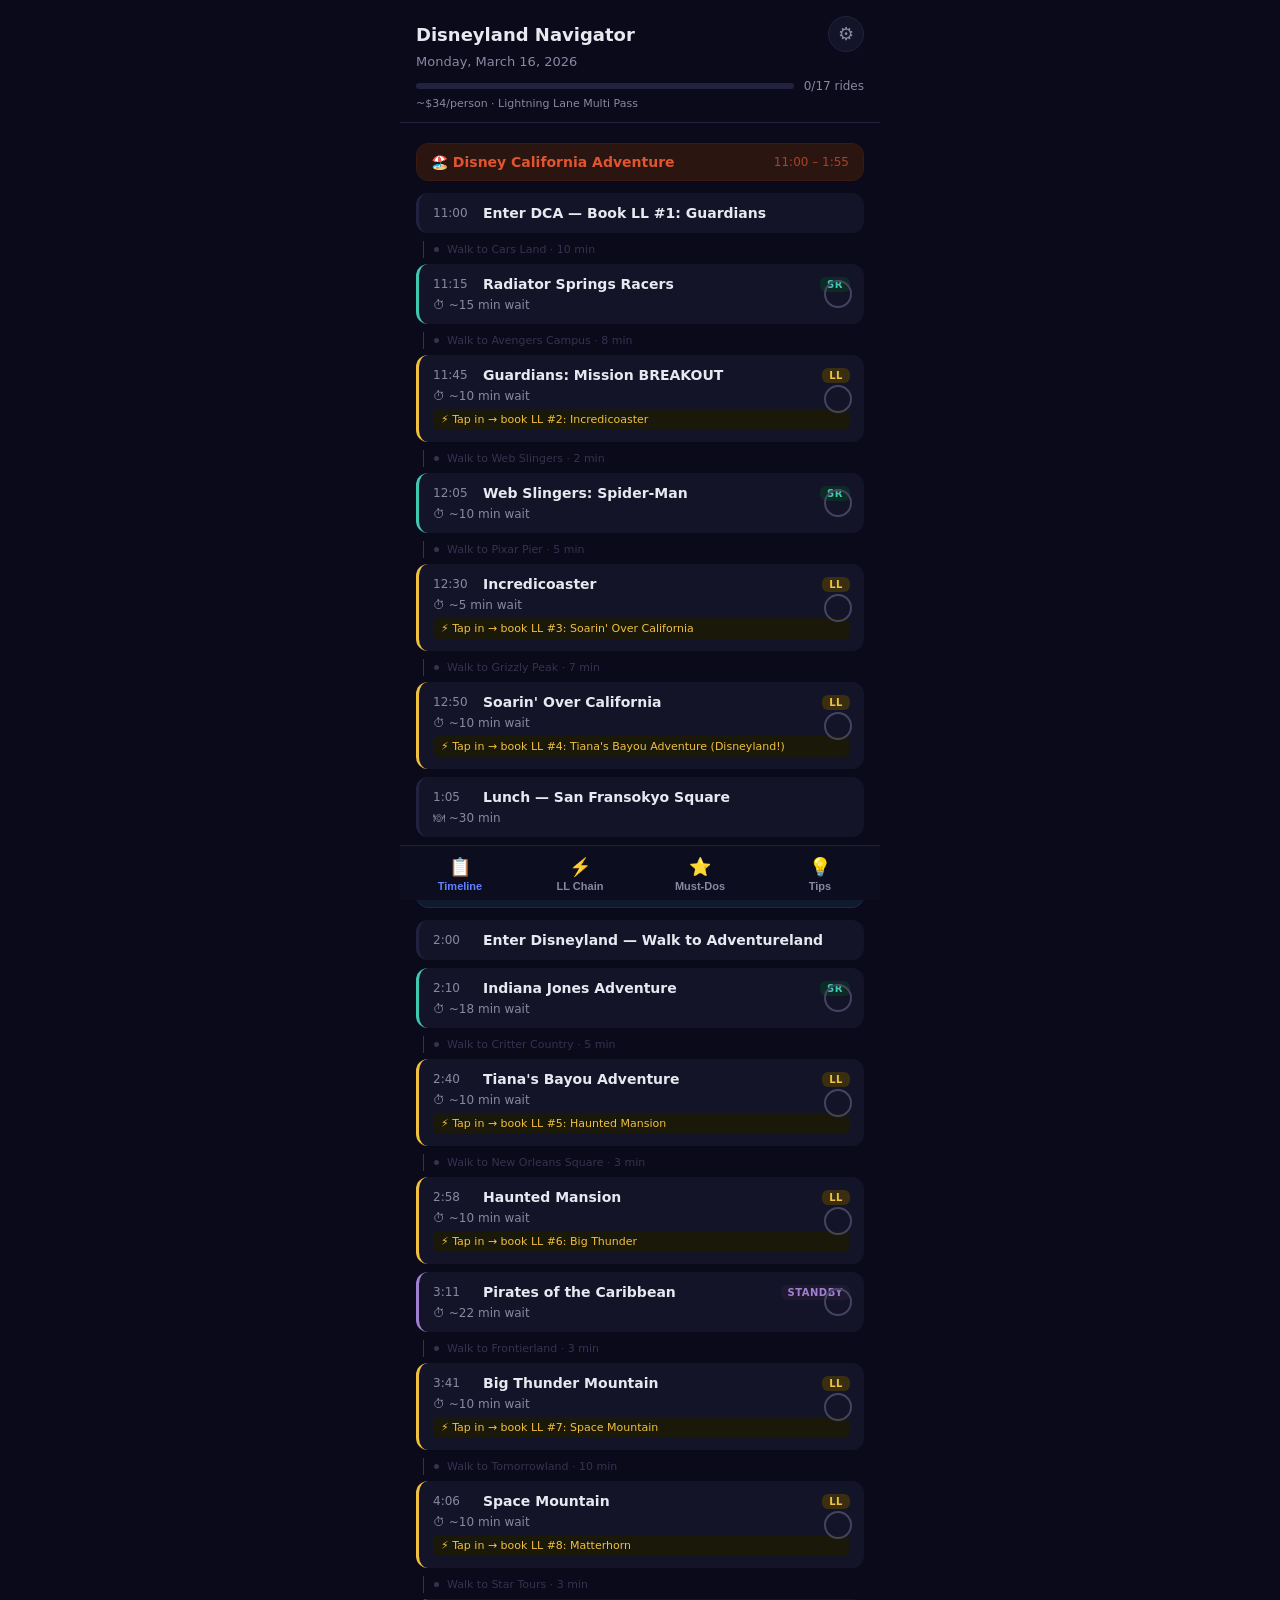
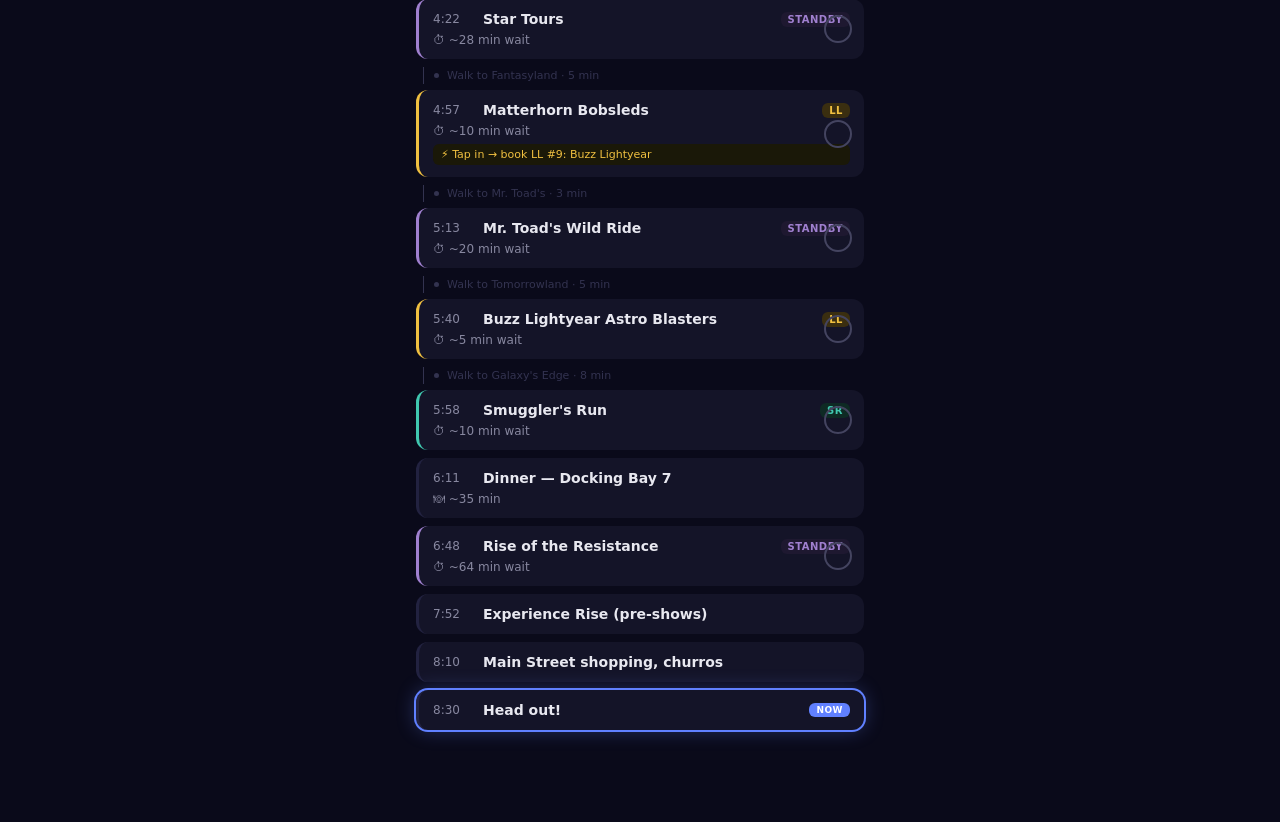
==== index.html @ 60b6067a "Refactor navigator app into 4 files, update plan with 17 rides - Split 1,326-line disneyland-navigat" ====
<!DOCTYPE html>
<html lang="en">
<head>
<meta charset="UTF-8">
<meta name="viewport" content="width=device-width, initial-scale=1.0, viewport-fit=cover">
<meta name="apple-mobile-web-app-capable" content="yes">
<meta name="apple-mobile-web-app-status-bar-style" content="black-translucent">
<meta name="theme-color" content="#0a0a1a">
<title>Disneyland Navigator — March 16</title>
<link rel="stylesheet" href="styles.css">
</head>
<body>

<div class="header">
  <div class="header-row">
    <h1 id="appTitle">Disneyland Navigator</h1>
    <button class="gear-btn" onclick="openSettings()" aria-label="Settings">&#9881;</button>
  </div>
  <div class="date" id="appDate">Monday, March 16, 2026</div>
  <div class="progress-bar-wrap">
    <div class="progress-bar"><div class="progress-bar-fill" id="progressFill"></div></div>
    <div class="progress-text" id="progressText">0/17 rides</div>
  </div>
  <div class="cost" id="appCost">~$34/person · Lightning Lane Multi Pass</div>
</div>

<div class="view active" id="view-timeline"></div>
<div class="view" id="view-chain"></div>
<div class="view" id="view-mustdos"></div>
<div class="view" id="view-tips"></div>

<nav class="tabs">
  <button class="tab active" data-view="timeline"><span class="tab-icon">&#x1F4CB;</span>Timeline</button>
  <button class="tab" data-view="chain"><span class="tab-icon">&#x26A1;</span>LL Chain</button>
  <button class="tab" data-view="mustdos"><span class="tab-icon">&#x2B50;</span>Must-Dos</button>
  <button class="tab" data-view="tips"><span class="tab-icon">&#x1F4A1;</span>Tips</button>
</nav>

<div class="settings-overlay" id="settingsOverlay">
  <div class="settings-header">
    <h2>Settings</h2>
    <button class="close-btn" onclick="closeSettings()" aria-label="Close">&#x2715;</button>
  </div>

  <div class="settings-section">
    <h3>Export Plan</h3>
    <p>Copy your plan + progress as JSON to share with Claude. Claude can return the full plan or just the sections that changed.</p>
    <label style="display:flex;align-items:center;gap:8px;font-size:12px;color:var(--text-dim);margin-bottom:10px;cursor:pointer;">
      <input type="checkbox" id="exportLiveWaits" checked> Include live wait times
    </label>
    <div class="settings-btns">
      <button class="settings-btn btn-primary" onclick="exportPlan()">Copy to Clipboard</button>
    </div>
    <textarea class="settings-textarea" id="exportArea" readonly style="margin-top:10px;display:none;"></textarea>
    <div id="exportMsg"></div>
  </div>

  <div class="settings-section">
    <h3>Import Plan</h3>
    <p>Paste updated JSON from Claude. Supports full plans or partial updates (only changed sections).</p>
    <textarea class="settings-textarea" id="importArea" placeholder="Paste JSON here..."></textarea>
    <div class="settings-btns" style="margin-top:10px;">
      <button class="settings-btn btn-primary" onclick="importPlan()">Import Plan</button>
    </div>
    <div id="importMsg"></div>
  </div>

  <div class="settings-section">
    <h3>Live Wait Times</h3>
    <p id="liveWaitsStatus">Checking...</p>
  </div>

  <div class="settings-section">
    <h3>Reset</h3>
    <p>Restore the default built-in plan and clear any imported data.</p>
    <div class="settings-btns">
      <button class="settings-btn btn-danger" onclick="resetPlan()">Reset to Default</button>
    </div>
    <div id="resetMsg"></div>
  </div>
</div>

<div class="action-overlay" id="actionOverlay" onclick="closeActions()">
  <div class="action-sheet" onclick="event.stopPropagation()">
    <div id="actionSheetBody"></div>
    <button class="action-cancel" onclick="closeActions()">Cancel</button>
  </div>
</div>
<div class="toast" id="toast"></div>

<script src="plan-data.js"></script>
<script src="app.js"></script>
</body>
</html>
---- styles.css ----
:root {
  --bg: #0a0a1a;
  --bg-card: #141428;
  --bg-card-done: #0e0e1e;
  --text: #e8e8f0;
  --text-dim: #8888a0;
  --text-done: #55556a;
  --dca: #e05530;
  --dca-bg: #2a1510;
  --dl: #3366cc;
  --dl-bg: #101a2e;
  --ll: #f0c040;
  --sr: #40c8b0;
  --standby: #a080d0;
  --walk: #333350;
  --accent: #6080ff;
  --now-glow: #6080ff55;
  --border: #222240;
  --radius: 12px;
  --safe-top: env(safe-area-inset-top, 0px);
  --safe-bottom: env(safe-area-inset-bottom, 0px);
}
* { margin:0; padding:0; box-sizing:border-box; -webkit-tap-highlight-color:transparent; }
body {
  font-family: -apple-system, BlinkMacSystemFont, 'Segoe UI', system-ui, sans-serif;
  background: var(--bg);
  color: var(--text);
  max-width: 480px;
  margin: 0 auto;
  min-height: 100dvh;
  padding-top: var(--safe-top);
  padding-bottom: calc(60px + var(--safe-bottom));
  overflow-x: hidden;
}

/* Header */
.header {
  padding: 16px 16px 12px;
  position: sticky; top: 0; z-index: 50;
  background: var(--bg);
  border-bottom: 1px solid var(--border);
}
.header-row { display:flex; align-items:center; justify-content:space-between; }
.header h1 { font-size: 18px; font-weight: 700; }
.header .date { font-size: 13px; color: var(--text-dim); margin-top: 2px; }
.progress-bar-wrap {
  margin-top: 10px; display:flex; align-items:center; gap:10px;
}
.progress-bar {
  flex:1; height:6px; background:#222240; border-radius:3px; overflow:hidden;
}
.progress-bar-fill {
  height:100%; background: linear-gradient(90deg, var(--ll), var(--accent));
  border-radius:3px; transition: width .4s ease;
}
.progress-text { font-size:12px; color:var(--text-dim); white-space:nowrap; }
.cost { font-size:11px; color:var(--text-dim); margin-top:4px; }

/* Gear button */
.gear-btn {
  width:36px; height:36px; border-radius:50%; border:1px solid var(--border);
  background:var(--bg-card); cursor:pointer; font-size:18px; display:flex;
  align-items:center; justify-content:center; color:var(--text-dim);
  transition: color .2s, border-color .2s; flex-shrink:0;
}
.gear-btn:hover { color:var(--text); border-color:var(--text-dim); }

/* Tabs */
.tabs {
  position:fixed; bottom:0; left:0; right:0; z-index:100;
  background: #0d0d20; border-top:1px solid var(--border);
  display:flex; justify-content:center; max-width:480px; margin:0 auto;
  padding-bottom: var(--safe-bottom);
}
.tab {
  flex:1; padding:10px 0 8px; text-align:center; font-size:11px; font-weight:600;
  color:var(--text-dim); background:none; border:none; cursor:pointer;
  transition: color .2s;
}
.tab.active { color:var(--accent); }
.tab-icon { font-size:18px; display:block; margin-bottom:2px; }

/* Views */
.view { display:none; padding:12px 16px 24px; }
.view.active { display:block; }

/* Park Banner */
.park-banner {
  padding:10px 14px; border-radius:var(--radius); margin:8px 0 12px;
  font-weight:700; font-size:14px; display:flex; align-items:center; gap:8px;
}
.park-banner.dca { background:var(--dca-bg); color:var(--dca); border:1px solid #3a1a12; }
.park-banner.dl { background:var(--dl-bg); color:var(--dl); border:1px solid #1a2a4a; }
.park-banner .park-time { font-weight:400; font-size:12px; opacity:.7; margin-left:auto; }

/* Activity Card */
.card {
  background:var(--bg-card); border-radius:var(--radius); padding:12px 14px;
  margin-bottom:8px; border-left:3px solid var(--border);
  transition: opacity .3s, transform .15s;
  position:relative;
}
.card.method-ll { border-left-color:var(--ll); }
.card.method-sr { border-left-color:var(--sr); }
.card.method-standby { border-left-color:var(--standby); }
.card.done { opacity:.45; }
.card.done .card-title { text-decoration:line-through; }
.card.now { box-shadow:0 0 0 2px var(--accent), 0 0 20px var(--now-glow); }
@keyframes pulse-glow {
  0%,100% { box-shadow:0 0 0 2px var(--accent), 0 0 12px var(--now-glow); }
  50% { box-shadow:0 0 0 2px var(--accent), 0 0 24px var(--now-glow); }
}
.card.now { animation: pulse-glow 2.5s ease-in-out infinite; }

.card-top { display:flex; align-items:center; gap:8px; }
.card-time { font-size:12px; color:var(--text-dim); min-width:42px; font-variant-numeric:tabular-nums; }
.card-title { font-size:14px; font-weight:600; flex:1; }
.badge {
  font-size:10px; font-weight:700; padding:2px 7px; border-radius:6px;
  text-transform:uppercase; letter-spacing:.5px;
}
.badge-ll { background:#3a2e10; color:var(--ll); }
.badge-sr { background:#0e2a24; color:var(--sr); }
.badge-standby { background:#1e1830; color:var(--standby); }
.badge-now { background:var(--accent); color:#fff; font-size:9px; margin-left:4px; }
.badge-next { background:#333350; color:#bbb; font-size:9px; margin-left:4px; }

.card-details { margin-top:6px; display:flex; align-items:center; gap:10px; font-size:12px; color:var(--text-dim); }
.card-wait { display:flex; align-items:center; gap:3px; }
.card-ll-note { margin-top:6px; font-size:11px; color:var(--ll); background:#1a1808; padding:4px 8px; border-radius:6px; }

.card-check {
  position:absolute; right:12px; top:50%; transform:translateY(-50%);
  width:28px; height:28px; border-radius:50%; border:2px solid #444460;
  background:none; cursor:pointer; display:flex; align-items:center; justify-content:center;
  transition: all .2s; color:transparent; font-size:14px;
}
.card-check.checked {
  border-color:var(--accent); background:var(--accent); color:#fff;
  animation: check-pop .25s ease;
}
@keyframes check-pop {
  0% { transform:translateY(-50%) scale(1); }
  50% { transform:translateY(-50%) scale(1.25); }
  100% { transform:translateY(-50%) scale(1); }
}

/* Walk connector */
.walk {
  display:flex; align-items:center; gap:8px; padding:2px 0 2px 18px;
  margin-bottom:6px; font-size:11px; color:var(--walk); position:relative;
}
.walk::before {
  content:''; position:absolute; left:7px; top:0; bottom:0;
  width:1px; background:var(--walk);
}
.walk-dot {
  width:5px; height:5px; border-radius:50%; background:var(--walk); flex-shrink:0;
}

/* LL Chain */
.chain-step {
  display:flex; gap:12px; padding:12px 0; position:relative;
}
.chain-step::before {
  content:''; position:absolute; left:15px; top:0; bottom:0; width:2px; background:var(--border);
}
.chain-step:last-child::before { display:none; }
.chain-num {
  width:32px; height:32px; border-radius:50%; border:2px solid var(--border);
  display:flex; align-items:center; justify-content:center;
  font-size:13px; font-weight:700; flex-shrink:0; z-index:1; background:var(--bg);
}
.chain-step.done .chain-num { border-color:var(--accent); background:var(--accent); color:#fff; }
.chain-body { flex:1; }
.chain-trigger { font-size:11px; color:var(--text-dim); }
.chain-ride { font-size:14px; font-weight:600; margin-top:2px; }
.chain-park { font-size:11px; margin-top:2px; }
.chain-park.dca { color:var(--dca); }
.chain-park.dl { color:var(--dl); }
.chain-note { font-size:11px; color:var(--ll); margin-top:4px; padding:3px 8px; background:#1a1808; border-radius:6px; display:inline-block; }

/* Must-Dos */
.mustdo-item {
  display:flex; align-items:center; gap:12px; padding:14px;
  background:var(--bg-card); border-radius:var(--radius); margin-bottom:8px;
}
.mustdo-item.done { opacity:.45; }
.mustdo-item.done .mustdo-title { text-decoration:line-through; }
.mustdo-check {
  width:28px; height:28px; border-radius:50%; border:2px solid #444460;
  background:none; cursor:pointer; display:flex; align-items:center; justify-content:center;
  transition:all .2s; color:transparent; font-size:14px; flex-shrink:0;
}
.mustdo-check.checked { border-color:var(--accent); background:var(--accent); color:#fff; animation:check-pop .25s ease; }
.mustdo-title { font-size:14px; font-weight:600; flex:1; }
.mustdo-meta { font-size:11px; color:var(--text-dim); }
.mustdo-progress { font-size:13px; color:var(--text-dim); margin-bottom:12px; }

/* Tips */
details {
  background:var(--bg-card); border-radius:var(--radius); margin-bottom:8px;
  overflow:hidden;
}
summary {
  padding:14px; font-weight:600; font-size:14px; cursor:pointer;
  list-style:none; display:flex; align-items:center; gap:8px;
  min-height:44px;
}
summary::-webkit-details-marker { display:none; }
summary::before { content:'\25B8'; color:var(--text-dim); transition:transform .2s; }
details[open] summary::before { transform:rotate(90deg); }
.tip-content { padding:0 14px 14px; font-size:13px; color:var(--text-dim); line-height:1.5; }
.section-title { font-size:16px; font-weight:700; margin:16px 0 10px; }

/* Settings overlay */
.settings-overlay {
  display:none; position:fixed; inset:0; z-index:200;
  background:var(--bg); overflow-y:auto;
  max-width:480px; margin:0 auto;
  padding: calc(var(--safe-top) + 16px) 16px calc(var(--safe-bottom) + 16px);
}
.settings-overlay.open { display:block; }
.settings-header {
  display:flex; align-items:center; justify-content:space-between; margin-bottom:24px;
}
.settings-header h2 { font-size:18px; font-weight:700; }
.close-btn {
  width:36px; height:36px; border-radius:50%; border:1px solid var(--border);
  background:var(--bg-card); cursor:pointer; font-size:20px; display:flex;
  align-items:center; justify-content:center; color:var(--text-dim);
}
.settings-section { margin-bottom:28px; }
.settings-section h3 { font-size:14px; font-weight:600; margin-bottom:8px; color:var(--text); }
.settings-section p { font-size:12px; color:var(--text-dim); margin-bottom:10px; line-height:1.4; }
.settings-textarea {
  width:100%; min-height:120px; background:var(--bg-card); border:1px solid var(--border);
  border-radius:var(--radius); color:var(--text); font-family:monospace; font-size:11px;
  padding:10px; resize:vertical;
}
.settings-btn {
  padding:10px 20px; border-radius:var(--radius); border:none; font-weight:600;
  font-size:13px; cursor:pointer; transition: opacity .2s;
}
.settings-btn:active { opacity:.7; }
.btn-primary { background:var(--accent); color:#fff; }
.btn-danger { background:#401818; color:#e05050; border:1px solid #602020; }
.settings-btns { display:flex; gap:10px; flex-wrap:wrap; }
.settings-msg {
  font-size:12px; margin-top:8px; padding:6px 10px; border-radius:6px;
}
.settings-msg.success { color:#40c870; background:#0a2010; }
.settings-msg.error { color:#e05050; background:#2a0a0a; }

/* Live wait times */
.card-wait-live { color: #f0c040; font-weight: 600; }
.card-wait-planned { opacity: 0.6; }
.card-closed { color: #e05050; font-size: 11px; font-weight: 600; }
.live-dot { display:inline-block; width:6px; height:6px; border-radius:50%; background:#40c870; margin-right:4px; vertical-align:middle; }
.live-dot.stale { background: #f0c040; }
.attribution { font-size:10px; color:var(--text-dim); text-align:center; padding:8px 0; margin-top:16px; opacity:0.6; }
.attribution a { color:var(--text-dim); text-decoration:underline; }

/* Action Sheet */
.action-overlay {
  position:fixed; inset:0; z-index:200; background:rgba(0,0,0,0.6);
  display:none; align-items:flex-end; justify-content:center;
  -webkit-backdrop-filter:blur(4px); backdrop-filter:blur(4px);
}
.action-overlay.open { display:flex; }
.action-sheet {
  background:#1a1a30; width:100%; max-width:480px;
  border-radius:16px 16px 0 0; padding:20px 16px calc(16px + var(--safe-bottom));
  animation: sheetUp .25s ease-out;
}
@keyframes sheetUp { from { transform:translateY(100%); } to { transform:translateY(0); } }
.action-sheet-title { font-size:16px; font-weight:700; margin-bottom:2px; }
.action-sheet-sub { font-size:12px; color:var(--text-dim); margin-bottom:14px; }
.action-btn {
  display:flex; align-items:center; gap:10px; width:100%; padding:12px 14px;
  background:#222244; border:1px solid var(--border); border-radius:10px;
  color:var(--text); font-size:14px; cursor:pointer; margin-bottom:8px;
  text-align:left; transition:background .15s;
}
.action-btn:active { background:#2a2a50; }
.action-btn-icon { font-size:18px; flex-shrink:0; width:28px; text-align:center; }
.action-cancel {
  width:100%; padding:13px; background:transparent; border:1px solid var(--border);
  border-radius:10px; color:var(--text-dim); font-size:14px; font-weight:600;
  cursor:pointer; margin-top:4px;
}
.action-cancel:active { background:#222244; }
.action-custom-wrap {
  display:flex; gap:8px; margin-bottom:8px;
}
.action-custom-wrap input {
  flex:1; padding:10px 12px; background:#181830; border:1px solid var(--border);
  border-radius:8px; color:var(--text); font-size:14px; outline:none;
}
.action-custom-wrap input:focus { border-color:var(--accent); }
.action-custom-wrap button {
  padding:10px 16px; background:var(--accent); border:none; border-radius:8px;
  color:#fff; font-size:13px; font-weight:600; cursor:pointer; white-space:nowrap;
}

/* Toast */
.toast {
  position:fixed; bottom:calc(70px + var(--safe-bottom)); left:50%; transform:translateX(-50%);
  background:#40c870; color:#000; padding:10px 20px; border-radius:20px;
  font-size:13px; font-weight:600; z-index:300; opacity:0; pointer-events:none;
  transition:opacity .25s; white-space:nowrap;
}
.toast.show { opacity:1; }
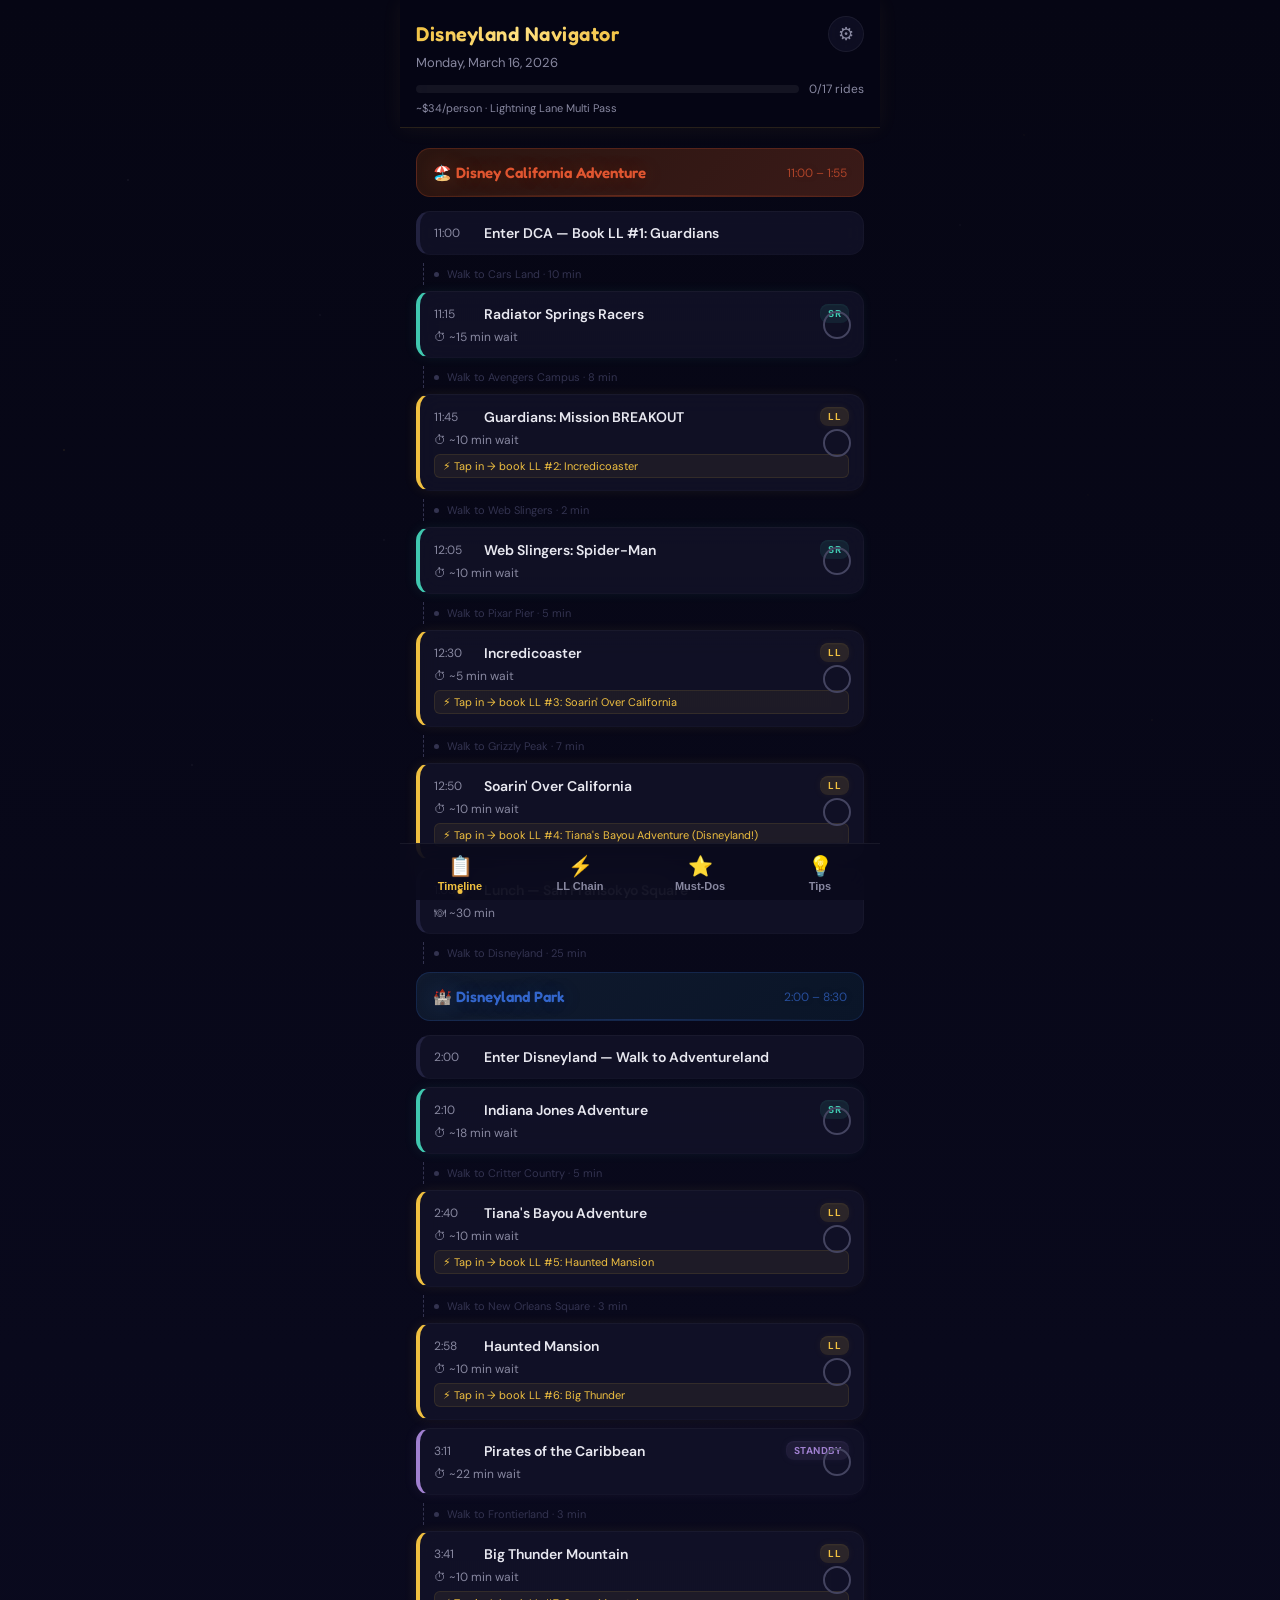
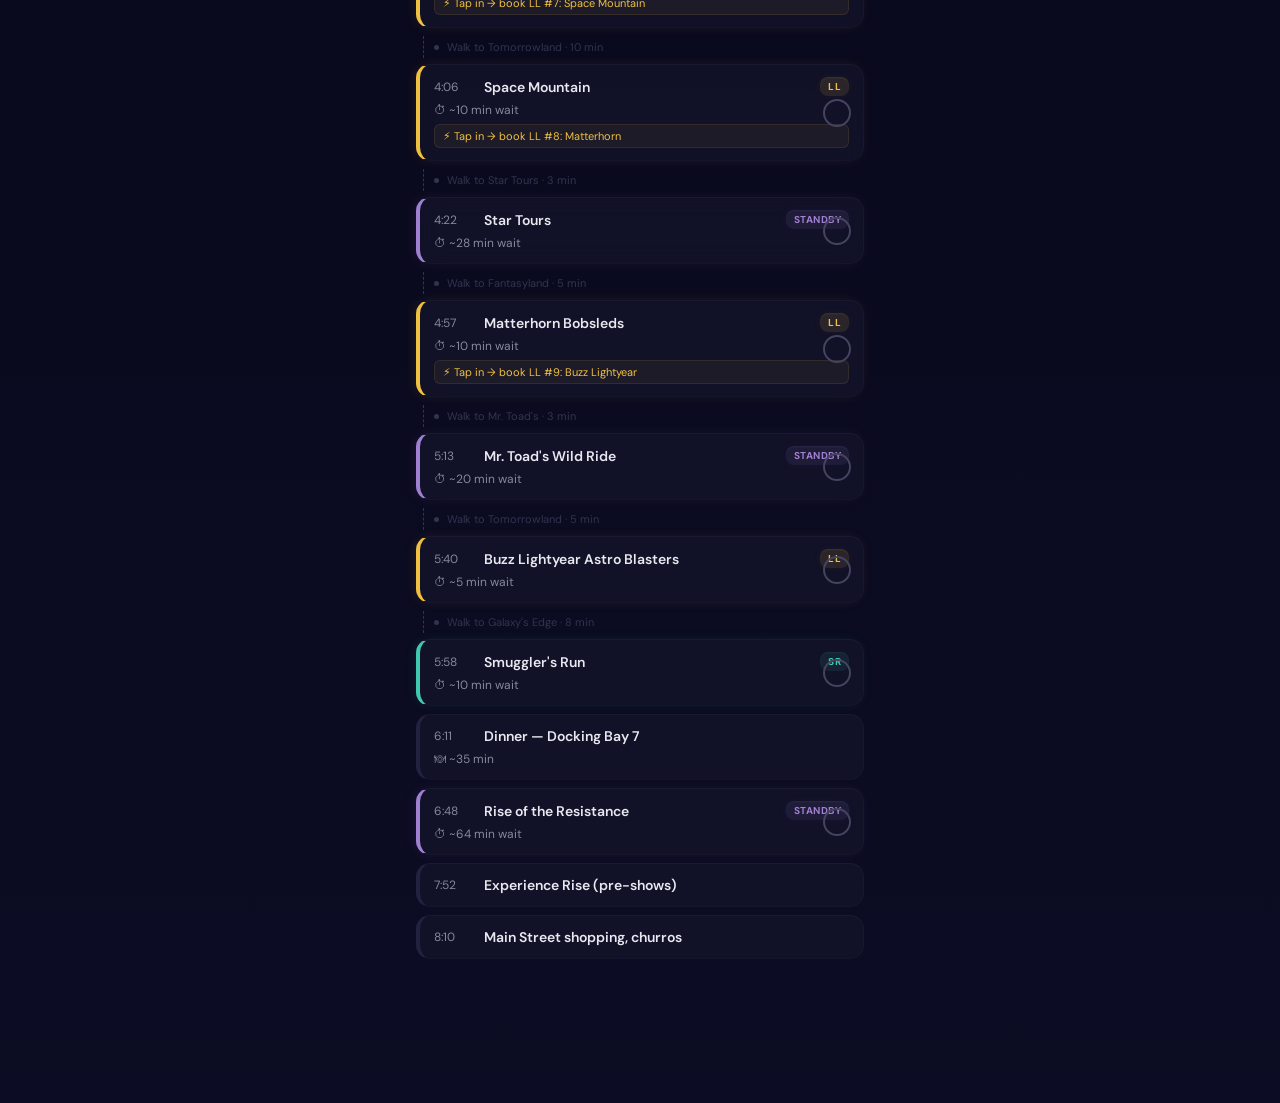
==== commit 6c54f369: "Add glassmorphism design, gold theme, and staggered animations - Add DM Sans + Fredoka fonts via Goo" ====
--- a/index.html
+++ b/index.html
@@ -7,6 +7,9 @@
 <meta name="apple-mobile-web-app-status-bar-style" content="black-translucent">
 <meta name="theme-color" content="#0a0a1a">
 <title>Disneyland Navigator — March 16</title>
+<link rel="preconnect" href="https://fonts.googleapis.com">
+<link rel="preconnect" href="https://fonts.gstatic.com" crossorigin>
+<link href="https://fonts.googleapis.com/css2?family=DM+Sans:wght@400;500;600;700&family=Fredoka:wght@400;500;600;700&display=swap" rel="stylesheet">
 <link rel="stylesheet" href="styles.css">
 </head>
 <body>
--- a/styles.css
+++ b/styles.css
@@ -1,7 +1,8 @@
 :root {
-  --bg: #0a0a1a;
-  --bg-card: #141428;
-  --bg-card-done: #0e0e1e;
+  --bg: #060614;
+  --bg-card: rgba(20, 20, 44, 0.7);
+  --bg-card-solid: #14142c;
+  --bg-card-done: rgba(14, 14, 30, 0.5);
   --text: #e8e8f0;
   --text-dim: #8888a0;
   --text-done: #55556a;
@@ -14,16 +15,21 @@
   --standby: #a080d0;
   --walk: #333350;
   --accent: #6080ff;
+  --gold: #f0c040;
+  --gold-glow: rgba(240, 192, 64, 0.3);
   --now-glow: #6080ff55;
-  --border: #222240;
-  --radius: 12px;
+  --border: rgba(255,255,255,0.06);
+  --border-solid: #222240;
+  --radius: 14px;
   --safe-top: env(safe-area-inset-top, 0px);
   --safe-bottom: env(safe-area-inset-bottom, 0px);
+  --glass-blur: blur(12px);
 }
 * { margin:0; padding:0; box-sizing:border-box; -webkit-tap-highlight-color:transparent; }
+
 body {
-  font-family: -apple-system, BlinkMacSystemFont, 'Segoe UI', system-ui, sans-serif;
-  background: var(--bg);
+  font-family: 'DM Sans', -apple-system, BlinkMacSystemFont, 'Segoe UI', system-ui, sans-serif;
+  background: linear-gradient(180deg, #060614 0%, #0c0c24 100%);
   color: var(--text);
   max-width: 480px;
   margin: 0 auto;
@@ -31,27 +37,71 @@
   padding-top: var(--safe-top);
   padding-bottom: calc(60px + var(--safe-bottom));
   overflow-x: hidden;
+  position: relative;
+}
+
+/* Stardust overlay */
+body::before {
+  content: '';
+  position: fixed;
+  inset: 0;
+  background:
+    radial-gradient(1px 1px at 10% 20%, rgba(255,255,255,0.15), transparent),
+    radial-gradient(1px 1px at 30% 60%, rgba(255,255,255,0.1), transparent),
+    radial-gradient(1px 1px at 50% 10%, rgba(240,192,64,0.12), transparent),
+    radial-gradient(1px 1px at 70% 40%, rgba(255,255,255,0.08), transparent),
+    radial-gradient(1px 1px at 90% 80%, rgba(240,192,64,0.1), transparent),
+    radial-gradient(1px 1px at 15% 85%, rgba(255,255,255,0.12), transparent),
+    radial-gradient(1px 1px at 45% 45%, rgba(255,255,255,0.06), transparent),
+    radial-gradient(1px 1px at 80% 15%, rgba(240,192,64,0.08), transparent),
+    radial-gradient(1px 1px at 25% 35%, rgba(255,255,255,0.1), transparent),
+    radial-gradient(1px 1px at 65% 70%, rgba(255,255,255,0.08), transparent),
+    radial-gradient(1.5px 1.5px at 5% 50%, rgba(240,192,64,0.15), transparent),
+    radial-gradient(1px 1px at 55% 90%, rgba(255,255,255,0.1), transparent),
+    radial-gradient(1px 1px at 85% 55%, rgba(240,192,64,0.06), transparent),
+    radial-gradient(1.5px 1.5px at 35% 5%, rgba(255,255,255,0.12), transparent),
+    radial-gradient(1px 1px at 75% 25%, rgba(255,255,255,0.08), transparent);
+  pointer-events: none;
+  z-index: 0;
 }
 
 /* Header */
 .header {
   padding: 16px 16px 12px;
   position: sticky; top: 0; z-index: 50;
-  background: var(--bg);
-  border-bottom: 1px solid var(--border);
+  background: rgba(6, 6, 20, 0.8);
+  -webkit-backdrop-filter: blur(20px) saturate(1.2);
+  backdrop-filter: blur(20px) saturate(1.2);
+  border-bottom: 1px solid rgba(240, 192, 64, 0.15);
+  box-shadow: 0 1px 20px rgba(240, 192, 64, 0.06);
 }
 .header-row { display:flex; align-items:center; justify-content:space-between; }
-.header h1 { font-size: 18px; font-weight: 700; }
+.header h1 {
+  font-family: 'Fredoka', 'DM Sans', sans-serif;
+  font-size: 20px; font-weight: 600;
+  letter-spacing: 0.5px;
+  background: linear-gradient(135deg, var(--gold) 0%, #ffe080 50%, var(--gold) 100%);
+  -webkit-background-clip: text; background-clip: text;
+  -webkit-text-fill-color: transparent;
+}
 .header .date { font-size: 13px; color: var(--text-dim); margin-top: 2px; }
 .progress-bar-wrap {
   margin-top: 10px; display:flex; align-items:center; gap:10px;
 }
 .progress-bar {
-  flex:1; height:6px; background:#222240; border-radius:3px; overflow:hidden;
+  flex:1; height:8px; background:rgba(255,255,255,0.06); border-radius:4px; overflow:hidden;
 }
 .progress-bar-fill {
-  height:100%; background: linear-gradient(90deg, var(--ll), var(--accent));
-  border-radius:3px; transition: width .4s ease;
+  height:100%;
+  background: linear-gradient(90deg, var(--gold), #ffe080, var(--gold));
+  background-size: 200% 100%;
+  border-radius:4px;
+  transition: width .4s ease;
+  animation: shimmer 2.5s ease-in-out infinite;
+}
+@keyframes shimmer {
+  0% { background-position: 200% 0; }
+  100% { background-position: -200% 0; }
 }
 .progress-text { font-size:12px; color:var(--text-dim); white-space:nowrap; }
 .cost { font-size:11px; color:var(--text-dim); margin-top:4px; }
@@ -59,75 +109,165 @@
 /* Gear button */
 .gear-btn {
   width:36px; height:36px; border-radius:50%; border:1px solid var(--border);
-  background:var(--bg-card); cursor:pointer; font-size:18px; display:flex;
+  background: rgba(20, 20, 44, 0.6); cursor:pointer; font-size:18px; display:flex;
   align-items:center; justify-content:center; color:var(--text-dim);
-  transition: color .2s, border-color .2s; flex-shrink:0;
-}
-.gear-btn:hover { color:var(--text); border-color:var(--text-dim); }
+  transition: color .2s, border-color .2s, box-shadow .2s; flex-shrink:0;
+  -webkit-backdrop-filter: var(--glass-blur); backdrop-filter: var(--glass-blur);
+}
+.gear-btn:hover { color:var(--gold); border-color:var(--gold-glow); box-shadow: 0 0 12px var(--gold-glow); }
 
 /* Tabs */
 .tabs {
   position:fixed; bottom:0; left:0; right:0; z-index:100;
-  background: #0d0d20; border-top:1px solid var(--border);
+  background: rgba(10, 10, 28, 0.85);
+  -webkit-backdrop-filter: blur(20px) saturate(1.2);
+  backdrop-filter: blur(20px) saturate(1.2);
+  border-top:1px solid rgba(255,255,255,0.06);
   display:flex; justify-content:center; max-width:480px; margin:0 auto;
   padding-bottom: var(--safe-bottom);
 }
 .tab {
   flex:1; padding:10px 0 8px; text-align:center; font-size:11px; font-weight:600;
   color:var(--text-dim); background:none; border:none; cursor:pointer;
-  transition: color .2s;
-}
-.tab.active { color:var(--accent); }
-.tab-icon { font-size:18px; display:block; margin-bottom:2px; }
+  transition: color .2s, transform .15s;
+  position: relative;
+}
+.tab.active { color:var(--gold); }
+.tab.active::after {
+  content: '';
+  position: absolute;
+  bottom: 6px;
+  left: 50%;
+  transform: translateX(-50%);
+  width: 5px; height: 5px;
+  border-radius: 50%;
+  background: var(--gold);
+  box-shadow: 0 0 8px var(--gold-glow);
+}
+.tab:active { transform: scale(0.92); }
+.tab-icon { font-size:20px; display:block; margin-bottom:2px; }
 
 /* Views */
-.view { display:none; padding:12px 16px 24px; }
+.view { display:none; padding:12px 16px 24px; position: relative; z-index: 1; }
 .view.active { display:block; }
+.view.view-entering { animation: fadeSlideUp 0.3s ease-out; }
 
 /* Park Banner */
 .park-banner {
-  padding:10px 14px; border-radius:var(--radius); margin:8px 0 12px;
-  font-weight:700; font-size:14px; display:flex; align-items:center; gap:8px;
-}
-.park-banner.dca { background:var(--dca-bg); color:var(--dca); border:1px solid #3a1a12; }
-.park-banner.dl { background:var(--dl-bg); color:var(--dl); border:1px solid #1a2a4a; }
-.park-banner .park-time { font-weight:400; font-size:12px; opacity:.7; margin-left:auto; }
+  padding:14px 16px; border-radius:var(--radius); margin:8px 0 14px;
+  font-family: 'Fredoka', 'DM Sans', sans-serif;
+  font-weight:600; font-size:15px; display:flex; align-items:center; gap:8px;
+  position: relative;
+  overflow: hidden;
+}
+.park-banner::after {
+  content: '';
+  position: absolute;
+  bottom: 0; left: 16px; right: 16px;
+  height: 1px;
+}
+.park-banner.dca {
+  background: linear-gradient(135deg, #2a1510 0%, #3a1a18 100%);
+  color:var(--dca);
+  border: 1px solid rgba(224, 85, 48, 0.2);
+  text-shadow: 0 0 20px rgba(224, 85, 48, 0.3);
+}
+.park-banner.dca::after { background: linear-gradient(90deg, transparent, var(--dca), transparent); opacity: 0.3; }
+.park-banner.dl {
+  background: linear-gradient(135deg, #101a2e 0%, #0a1528 100%);
+  color:var(--dl);
+  border: 1px solid rgba(51, 102, 204, 0.2);
+  text-shadow: 0 0 20px rgba(51, 102, 204, 0.3);
+}
+.park-banner.dl::after { background: linear-gradient(90deg, transparent, var(--dl), transparent); opacity: 0.3; }
+.park-banner .park-time { font-family: 'DM Sans', sans-serif; font-weight:400; font-size:12px; opacity:.7; margin-left:auto; }
 
 /* Activity Card */
 .card {
-  background:var(--bg-card); border-radius:var(--radius); padding:12px 14px;
-  margin-bottom:8px; border-left:3px solid var(--border);
-  transition: opacity .3s, transform .15s;
+  background: var(--bg-card);
+  -webkit-backdrop-filter: var(--glass-blur);
+  backdrop-filter: var(--glass-blur);
+  border-radius:var(--radius); padding:12px 14px;
+  margin-bottom:8px; border-left:4px solid var(--border-solid);
+  border-top: 1px solid rgba(255,255,255,0.04);
+  border-right: 1px solid rgba(255,255,255,0.03);
+  border-bottom: 1px solid rgba(255,255,255,0.02);
+  transition: opacity .3s, transform .15s, box-shadow .2s;
   position:relative;
-}
-.card.method-ll { border-left-color:var(--ll); }
-.card.method-sr { border-left-color:var(--sr); }
-.card.method-standby { border-left-color:var(--standby); }
-.card.done { opacity:.45; }
+  opacity: 0;
+  animation: fadeSlideUp 0.4s ease-out forwards;
+}
+.card:active { transform: scale(1.01); }
+.card.method-ll {
+  border-left-color:var(--ll);
+  box-shadow: -2px 0 12px rgba(240, 192, 64, 0.08);
+}
+.card.method-sr {
+  border-left-color:var(--sr);
+  box-shadow: -2px 0 12px rgba(64, 200, 176, 0.08);
+}
+.card.method-standby {
+  border-left-color:var(--standby);
+  box-shadow: -2px 0 12px rgba(160, 128, 208, 0.08);
+}
+.card.done { opacity:.4 !important; }
 .card.done .card-title { text-decoration:line-through; }
-.card.now { box-shadow:0 0 0 2px var(--accent), 0 0 20px var(--now-glow); }
-@keyframes pulse-glow {
-  0%,100% { box-shadow:0 0 0 2px var(--accent), 0 0 12px var(--now-glow); }
-  50% { box-shadow:0 0 0 2px var(--accent), 0 0 24px var(--now-glow); }
-}
-.card.now { animation: pulse-glow 2.5s ease-in-out infinite; }
+.card.now {
+  animation: pulse-glow-dynamic 2.5s ease-in-out infinite, fadeSlideUp 0.4s ease-out;
+}
+.card.now.method-ll {
+  box-shadow: 0 0 0 2px var(--ll), 0 0 20px rgba(240, 192, 64, 0.25);
+}
+.card.now.method-sr {
+  box-shadow: 0 0 0 2px var(--sr), 0 0 20px rgba(64, 200, 176, 0.25);
+}
+.card.now.method-standby {
+  box-shadow: 0 0 0 2px var(--standby), 0 0 20px rgba(160, 128, 208, 0.25);
+}
+
+@keyframes pulse-glow-dynamic {
+  0%,100% { filter: brightness(1); }
+  50% { filter: brightness(1.08); }
+}
+
+@keyframes fadeSlideUp {
+  from { opacity:0; transform:translateY(12px); }
+  to { opacity:1; transform:translateY(0); }
+}
 
 .card-top { display:flex; align-items:center; gap:8px; }
 .card-time { font-size:12px; color:var(--text-dim); min-width:42px; font-variant-numeric:tabular-nums; }
 .card-title { font-size:14px; font-weight:600; flex:1; }
 .badge {
-  font-size:10px; font-weight:700; padding:2px 7px; border-radius:6px;
+  font-size:10px; font-weight:700; padding:3px 8px; border-radius:8px;
   text-transform:uppercase; letter-spacing:.5px;
 }
-.badge-ll { background:#3a2e10; color:var(--ll); }
-.badge-sr { background:#0e2a24; color:var(--sr); }
-.badge-standby { background:#1e1830; color:var(--standby); }
+.badge-ll {
+  background: rgba(240, 192, 64, 0.12);
+  color:var(--ll);
+  box-shadow: inset 0 1px 2px rgba(240, 192, 64, 0.1), 0 0 8px rgba(240, 192, 64, 0.06);
+  animation: badge-shimmer 3s ease-in-out infinite;
+}
+@keyframes badge-shimmer {
+  0%, 100% { box-shadow: inset 0 1px 2px rgba(240, 192, 64, 0.1), 0 0 8px rgba(240, 192, 64, 0.06); }
+  50% { box-shadow: inset 0 1px 2px rgba(240, 192, 64, 0.2), 0 0 12px rgba(240, 192, 64, 0.12); }
+}
+.badge-sr {
+  background: rgba(64, 200, 176, 0.1);
+  color:var(--sr);
+  box-shadow: inset 0 1px 2px rgba(64, 200, 176, 0.1);
+}
+.badge-standby {
+  background: rgba(160, 128, 208, 0.1);
+  color:var(--standby);
+  box-shadow: inset 0 1px 2px rgba(160, 128, 208, 0.1), 0 0 8px rgba(160, 128, 208, 0.06);
+}
 .badge-now { background:var(--accent); color:#fff; font-size:9px; margin-left:4px; }
-.badge-next { background:#333350; color:#bbb; font-size:9px; margin-left:4px; }
+.badge-next { background:rgba(255,255,255,0.08); color:#bbb; font-size:9px; margin-left:4px; }
 
 .card-details { margin-top:6px; display:flex; align-items:center; gap:10px; font-size:12px; color:var(--text-dim); }
 .card-wait { display:flex; align-items:center; gap:3px; }
-.card-ll-note { margin-top:6px; font-size:11px; color:var(--ll); background:#1a1808; padding:4px 8px; border-radius:6px; }
+.card-ll-note { margin-top:6px; font-size:11px; color:var(--ll); background:rgba(240,192,64,0.06); padding:4px 8px; border-radius:6px; border: 1px solid rgba(240,192,64,0.1); }
 
 .card-check {
   position:absolute; right:12px; top:50%; transform:translateY(-50%);
@@ -136,71 +276,121 @@
   transition: all .2s; color:transparent; font-size:14px;
 }
 .card-check.checked {
-  border-color:var(--accent); background:var(--accent); color:#fff;
-  animation: check-pop .25s ease;
-}
-@keyframes check-pop {
-  0% { transform:translateY(-50%) scale(1); }
-  50% { transform:translateY(-50%) scale(1.25); }
-  100% { transform:translateY(-50%) scale(1); }
+  border-color:var(--gold); background: linear-gradient(135deg, var(--gold), #ffe080); color:#000;
+  animation: sparkle-check .5s ease;
+}
+@keyframes sparkle-check {
+  0% { transform:translateY(-50%) scale(1); box-shadow: 0 0 0 0 var(--gold-glow); }
+  30% { transform:translateY(-50%) scale(1.3); box-shadow: 0 0 0 8px transparent; }
+  50% { transform:translateY(-50%) scale(0.95); }
+  70% { transform:translateY(-50%) scale(1.05); }
+  100% { transform:translateY(-50%) scale(1); box-shadow: 0 0 8px var(--gold-glow); }
 }
 
 /* Walk connector */
 .walk {
-  display:flex; align-items:center; gap:8px; padding:2px 0 2px 18px;
+  display:flex; align-items:center; gap:8px; padding:4px 0 4px 18px;
   margin-bottom:6px; font-size:11px; color:var(--walk); position:relative;
+  opacity: 0;
+  animation: fadeSlideUp 0.4s ease-out forwards;
 }
 .walk::before {
   content:''; position:absolute; left:7px; top:0; bottom:0;
-  width:1px; background:var(--walk);
+  width:1px;
+  border-left: 1px dashed var(--walk);
+  animation: march 1s linear infinite;
+}
+@keyframes march {
+  to { background-position: 0 -10px; }
 }
 .walk-dot {
   width:5px; height:5px; border-radius:50%; background:var(--walk); flex-shrink:0;
+  position: relative;
 }
 
 /* LL Chain */
 .chain-step {
   display:flex; gap:12px; padding:12px 0; position:relative;
+  opacity: 0;
+  animation: fadeSlideUp 0.4s ease-out forwards;
 }
 .chain-step::before {
-  content:''; position:absolute; left:15px; top:0; bottom:0; width:2px; background:var(--border);
+  content:''; position:absolute; left:15px; top:0; bottom:0; width:2px;
+  background: linear-gradient(180deg, var(--dca), var(--dl));
+  opacity: 0.3;
 }
 .chain-step:last-child::before { display:none; }
 .chain-num {
-  width:32px; height:32px; border-radius:50%; border:2px solid var(--border);
+  width:32px; height:32px; border-radius:50%; border:2px solid var(--border-solid);
   display:flex; align-items:center; justify-content:center;
-  font-size:13px; font-weight:700; flex-shrink:0; z-index:1; background:var(--bg);
-}
-.chain-step.done .chain-num { border-color:var(--accent); background:var(--accent); color:#fff; }
+  font-size:13px; font-weight:700; flex-shrink:0; z-index:1;
+  background: var(--bg-card-solid);
+  transition: all .3s;
+}
+.chain-step.done .chain-num {
+  border-color:var(--gold); background: linear-gradient(135deg, var(--gold), #ffe080); color:#000;
+  box-shadow: 0 0 12px var(--gold-glow);
+}
 .chain-body { flex:1; }
 .chain-trigger { font-size:11px; color:var(--text-dim); }
 .chain-ride { font-size:14px; font-weight:600; margin-top:2px; }
 .chain-park { font-size:11px; margin-top:2px; }
 .chain-park.dca { color:var(--dca); }
 .chain-park.dl { color:var(--dl); }
-.chain-note { font-size:11px; color:var(--ll); margin-top:4px; padding:3px 8px; background:#1a1808; border-radius:6px; display:inline-block; }
+.chain-note {
+  font-size:11px; color:var(--ll); margin-top:4px; padding:4px 10px;
+  background:rgba(240,192,64,0.06); border:1px solid rgba(240,192,64,0.1);
+  border-radius:8px; display:inline-block;
+}
 
 /* Must-Dos */
 .mustdo-item {
   display:flex; align-items:center; gap:12px; padding:14px;
-  background:var(--bg-card); border-radius:var(--radius); margin-bottom:8px;
-}
-.mustdo-item.done { opacity:.45; }
+  background: var(--bg-card);
+  -webkit-backdrop-filter: var(--glass-blur);
+  backdrop-filter: var(--glass-blur);
+  border-radius:var(--radius); margin-bottom:8px;
+  border: 1px solid var(--border);
+  position: relative;
+  overflow: hidden;
+  opacity: 0;
+  animation: fadeSlideUp 0.4s ease-out forwards;
+}
+.mustdo-item::before {
+  content: '\2605';
+  position: absolute;
+  right: 12px; top: 50%;
+  transform: translateY(-50%);
+  font-size: 40px;
+  opacity: 0.03;
+  pointer-events: none;
+}
+.mustdo-item.done { opacity:.4 !important; }
 .mustdo-item.done .mustdo-title { text-decoration:line-through; }
 .mustdo-check {
   width:28px; height:28px; border-radius:50%; border:2px solid #444460;
   background:none; cursor:pointer; display:flex; align-items:center; justify-content:center;
   transition:all .2s; color:transparent; font-size:14px; flex-shrink:0;
 }
-.mustdo-check.checked { border-color:var(--accent); background:var(--accent); color:#fff; animation:check-pop .25s ease; }
+.mustdo-check.checked {
+  border-color:var(--gold); background: linear-gradient(135deg, var(--gold), #ffe080); color:#000;
+  animation: sparkle-check .5s ease;
+}
 .mustdo-title { font-size:14px; font-weight:600; flex:1; }
 .mustdo-meta { font-size:11px; color:var(--text-dim); }
-.mustdo-progress { font-size:13px; color:var(--text-dim); margin-bottom:12px; }
+.mustdo-progress {
+  font-size:13px; color:var(--text-dim); margin-bottom:12px;
+  display: flex; align-items: center; gap: 10px;
+}
 
 /* Tips */
 details {
-  background:var(--bg-card); border-radius:var(--radius); margin-bottom:8px;
+  background: var(--bg-card);
+  -webkit-backdrop-filter: var(--glass-blur);
+  backdrop-filter: var(--glass-blur);
+  border-radius:var(--radius); margin-bottom:8px;
   overflow:hidden;
+  border: 1px solid var(--border);
 }
 summary {
   padding:14px; font-weight:600; font-size:14px; cursor:pointer;
@@ -211,12 +401,19 @@
 summary::before { content:'\25B8'; color:var(--text-dim); transition:transform .2s; }
 details[open] summary::before { transform:rotate(90deg); }
 .tip-content { padding:0 14px 14px; font-size:13px; color:var(--text-dim); line-height:1.5; }
-.section-title { font-size:16px; font-weight:700; margin:16px 0 10px; }
+.section-title {
+  font-family: 'Fredoka', 'DM Sans', sans-serif;
+  font-size:17px; font-weight:600; margin:16px 0 10px;
+  letter-spacing: 0.3px;
+}
 
 /* Settings overlay */
 .settings-overlay {
   display:none; position:fixed; inset:0; z-index:200;
-  background:var(--bg); overflow-y:auto;
+  background: rgba(6, 6, 20, 0.95);
+  -webkit-backdrop-filter: blur(20px);
+  backdrop-filter: blur(20px);
+  overflow-y:auto;
   max-width:480px; margin:0 auto;
   padding: calc(var(--safe-top) + 16px) 16px calc(var(--safe-bottom) + 16px);
 }
@@ -224,90 +421,112 @@
 .settings-header {
   display:flex; align-items:center; justify-content:space-between; margin-bottom:24px;
 }
-.settings-header h2 { font-size:18px; font-weight:700; }
+.settings-header h2 {
+  font-family: 'Fredoka', 'DM Sans', sans-serif;
+  font-size:18px; font-weight:600;
+}
 .close-btn {
   width:36px; height:36px; border-radius:50%; border:1px solid var(--border);
-  background:var(--bg-card); cursor:pointer; font-size:20px; display:flex;
+  background: var(--bg-card); cursor:pointer; font-size:20px; display:flex;
   align-items:center; justify-content:center; color:var(--text-dim);
+  -webkit-backdrop-filter: var(--glass-blur); backdrop-filter: var(--glass-blur);
 }
 .settings-section { margin-bottom:28px; }
 .settings-section h3 { font-size:14px; font-weight:600; margin-bottom:8px; color:var(--text); }
 .settings-section p { font-size:12px; color:var(--text-dim); margin-bottom:10px; line-height:1.4; }
 .settings-textarea {
-  width:100%; min-height:120px; background:var(--bg-card); border:1px solid var(--border);
+  width:100%; min-height:120px; background: rgba(20,20,44,0.6); border:1px solid var(--border);
   border-radius:var(--radius); color:var(--text); font-family:monospace; font-size:11px;
   padding:10px; resize:vertical;
+  -webkit-backdrop-filter: var(--glass-blur); backdrop-filter: var(--glass-blur);
 }
 .settings-btn {
   padding:10px 20px; border-radius:var(--radius); border:none; font-weight:600;
-  font-size:13px; cursor:pointer; transition: opacity .2s;
-}
-.settings-btn:active { opacity:.7; }
-.btn-primary { background:var(--accent); color:#fff; }
-.btn-danger { background:#401818; color:#e05050; border:1px solid #602020; }
+  font-size:13px; cursor:pointer; transition: opacity .2s, transform .1s;
+}
+.settings-btn:active { opacity:.7; transform: scale(0.97); }
+.btn-primary {
+  background: linear-gradient(135deg, var(--gold), #ffe080);
+  color:#000;
+}
+.btn-danger { background:rgba(64,24,24,0.6); color:#e05050; border:1px solid #602020; }
 .settings-btns { display:flex; gap:10px; flex-wrap:wrap; }
 .settings-msg {
   font-size:12px; margin-top:8px; padding:6px 10px; border-radius:6px;
 }
-.settings-msg.success { color:#40c870; background:#0a2010; }
-.settings-msg.error { color:#e05050; background:#2a0a0a; }
+.settings-msg.success { color:#40c870; background:rgba(10,32,16,0.6); }
+.settings-msg.error { color:#e05050; background:rgba(42,10,10,0.6); }
 
 /* Live wait times */
-.card-wait-live { color: #f0c040; font-weight: 600; }
+.card-wait-live { color: var(--gold); font-weight: 600; }
 .card-wait-planned { opacity: 0.6; }
 .card-closed { color: #e05050; font-size: 11px; font-weight: 600; }
 .live-dot { display:inline-block; width:6px; height:6px; border-radius:50%; background:#40c870; margin-right:4px; vertical-align:middle; }
-.live-dot.stale { background: #f0c040; }
+.live-dot.stale { background: var(--gold); }
 .attribution { font-size:10px; color:var(--text-dim); text-align:center; padding:8px 0; margin-top:16px; opacity:0.6; }
 .attribution a { color:var(--text-dim); text-decoration:underline; }
 
 /* Action Sheet */
 .action-overlay {
-  position:fixed; inset:0; z-index:200; background:rgba(0,0,0,0.6);
+  position:fixed; inset:0; z-index:200; background:rgba(0,0,0,0.5);
   display:none; align-items:flex-end; justify-content:center;
-  -webkit-backdrop-filter:blur(4px); backdrop-filter:blur(4px);
+  -webkit-backdrop-filter:blur(8px); backdrop-filter:blur(8px);
 }
 .action-overlay.open { display:flex; }
 .action-sheet {
-  background:#1a1a30; width:100%; max-width:480px;
-  border-radius:16px 16px 0 0; padding:20px 16px calc(16px + var(--safe-bottom));
-  animation: sheetUp .25s ease-out;
+  background: rgba(18, 18, 40, 0.95);
+  -webkit-backdrop-filter: blur(24px);
+  backdrop-filter: blur(24px);
+  width:100%; max-width:480px;
+  border-radius:20px 20px 0 0; padding:20px 16px calc(16px + var(--safe-bottom));
+  animation: sheetUp .3s cubic-bezier(0.34, 1.56, 0.64, 1);
+  border-top: 1px solid rgba(255,255,255,0.08);
 }
 @keyframes sheetUp { from { transform:translateY(100%); } to { transform:translateY(0); } }
-.action-sheet-title { font-size:16px; font-weight:700; margin-bottom:2px; }
+.action-sheet-title {
+  font-family: 'Fredoka', 'DM Sans', sans-serif;
+  font-size:16px; font-weight:600; margin-bottom:2px;
+}
 .action-sheet-sub { font-size:12px; color:var(--text-dim); margin-bottom:14px; }
 .action-btn {
   display:flex; align-items:center; gap:10px; width:100%; padding:12px 14px;
-  background:#222244; border:1px solid var(--border); border-radius:10px;
+  background: rgba(30, 30, 60, 0.6);
+  -webkit-backdrop-filter: var(--glass-blur);
+  backdrop-filter: var(--glass-blur);
+  border:1px solid var(--border); border-radius:12px;
   color:var(--text); font-size:14px; cursor:pointer; margin-bottom:8px;
-  text-align:left; transition:background .15s;
-}
-.action-btn:active { background:#2a2a50; }
+  text-align:left; transition:background .15s, transform .1s;
+}
+.action-btn:active { background:rgba(40, 40, 70, 0.8); transform: scale(0.98); }
 .action-btn-icon { font-size:18px; flex-shrink:0; width:28px; text-align:center; }
 .action-cancel {
   width:100%; padding:13px; background:transparent; border:1px solid var(--border);
-  border-radius:10px; color:var(--text-dim); font-size:14px; font-weight:600;
+  border-radius:12px; color:var(--text-dim); font-size:14px; font-weight:600;
   cursor:pointer; margin-top:4px;
-}
-.action-cancel:active { background:#222244; }
+  transition: background .15s, color .15s;
+}
+.action-cancel:active { background:rgba(224, 80, 80, 0.1); color: #e05050; }
 .action-custom-wrap {
   display:flex; gap:8px; margin-bottom:8px;
 }
 .action-custom-wrap input {
-  flex:1; padding:10px 12px; background:#181830; border:1px solid var(--border);
-  border-radius:8px; color:var(--text); font-size:14px; outline:none;
-}
-.action-custom-wrap input:focus { border-color:var(--accent); }
+  flex:1; padding:10px 12px; background:rgba(16,16,36,0.8); border:1px solid var(--border);
+  border-radius:10px; color:var(--text); font-size:14px; outline:none;
+}
+.action-custom-wrap input:focus { border-color:var(--gold); box-shadow: 0 0 8px var(--gold-glow); }
 .action-custom-wrap button {
-  padding:10px 16px; background:var(--accent); border:none; border-radius:8px;
-  color:#fff; font-size:13px; font-weight:600; cursor:pointer; white-space:nowrap;
+  padding:10px 16px; background: linear-gradient(135deg, var(--gold), #ffe080);
+  border:none; border-radius:10px;
+  color:#000; font-size:13px; font-weight:600; cursor:pointer; white-space:nowrap;
 }
 
 /* Toast */
 .toast {
-  position:fixed; bottom:calc(70px + var(--safe-bottom)); left:50%; transform:translateX(-50%);
-  background:#40c870; color:#000; padding:10px 20px; border-radius:20px;
+  position:fixed; bottom:calc(70px + var(--safe-bottom)); left:50%; transform:translateX(-50%) translateY(10px);
+  background: linear-gradient(135deg, var(--gold), #ffe080);
+  color:#000; padding:10px 20px; border-radius:20px;
   font-size:13px; font-weight:600; z-index:300; opacity:0; pointer-events:none;
-  transition:opacity .25s; white-space:nowrap;
-}
-.toast.show { opacity:1; }
+  transition: opacity .25s, transform .25s; white-space:nowrap;
+  box-shadow: 0 4px 20px var(--gold-glow);
+}
+.toast.show { opacity:1; transform: translateX(-50%) translateY(0); }
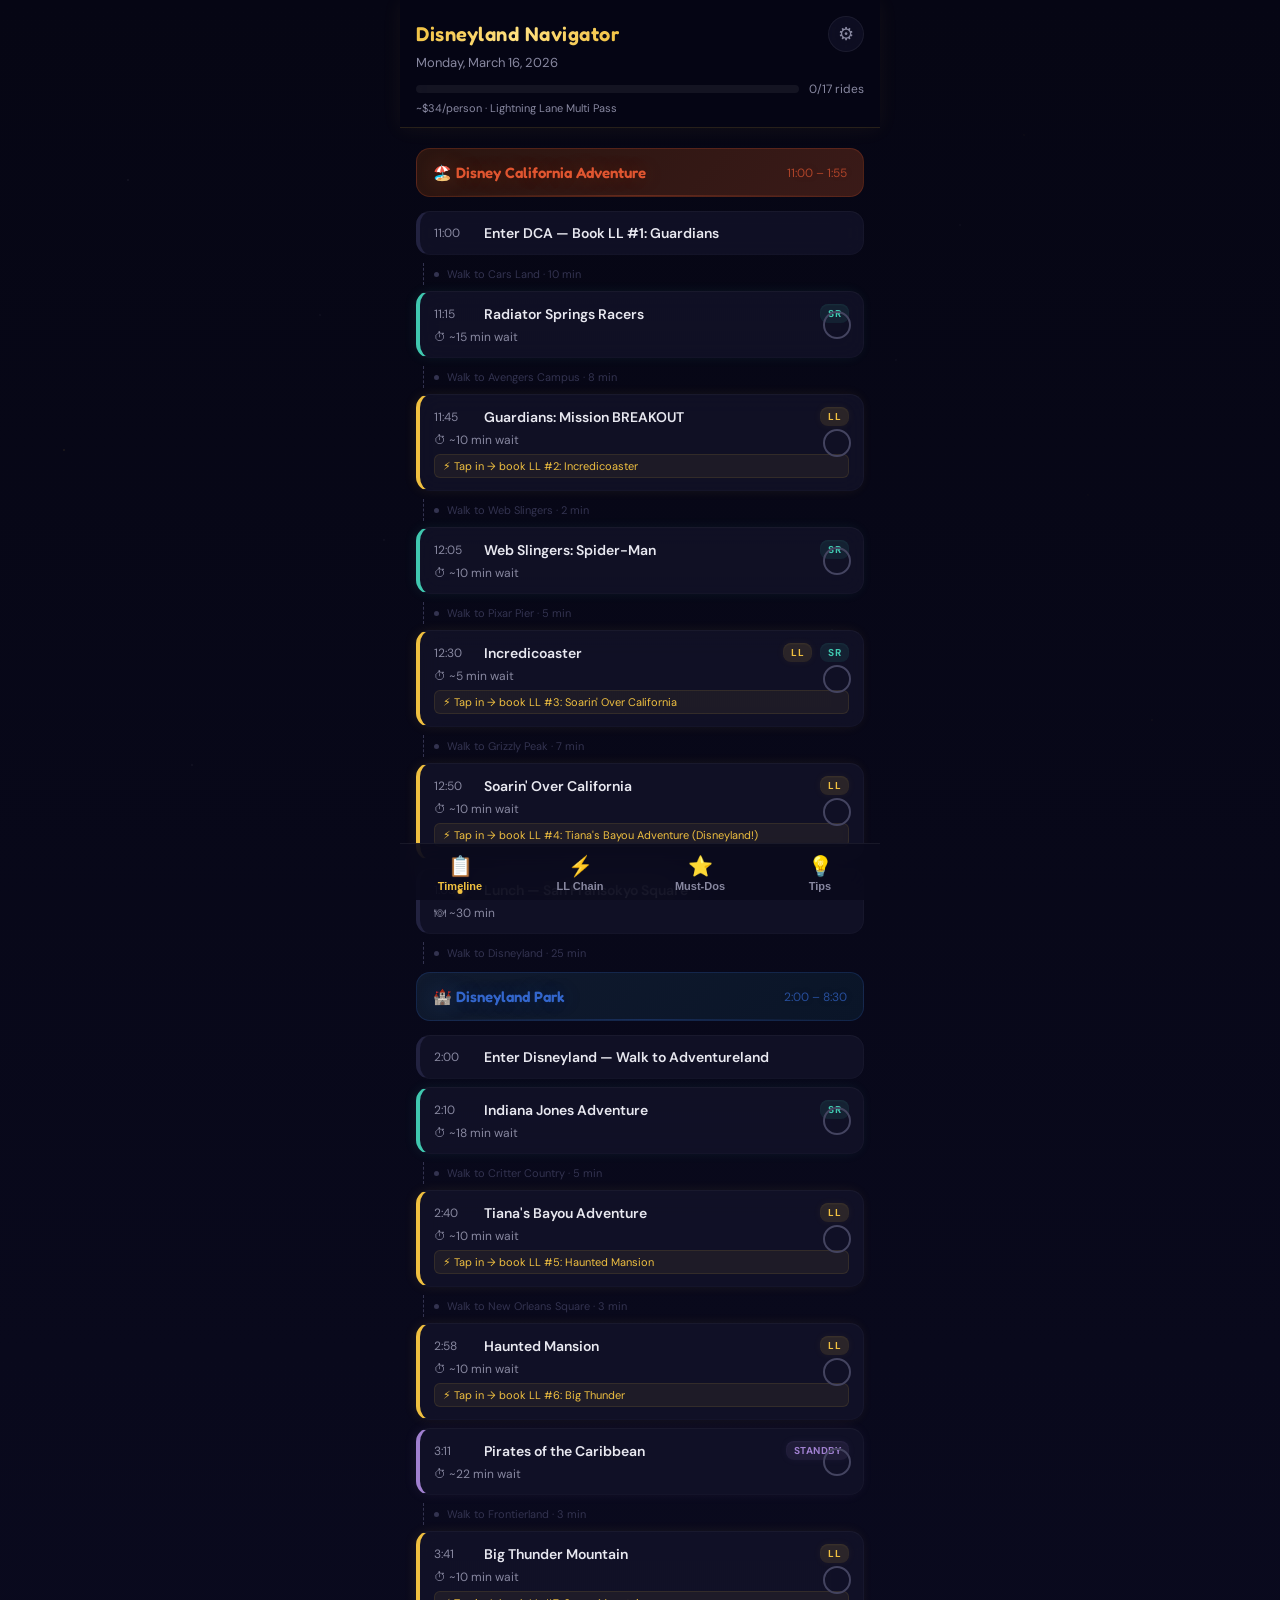
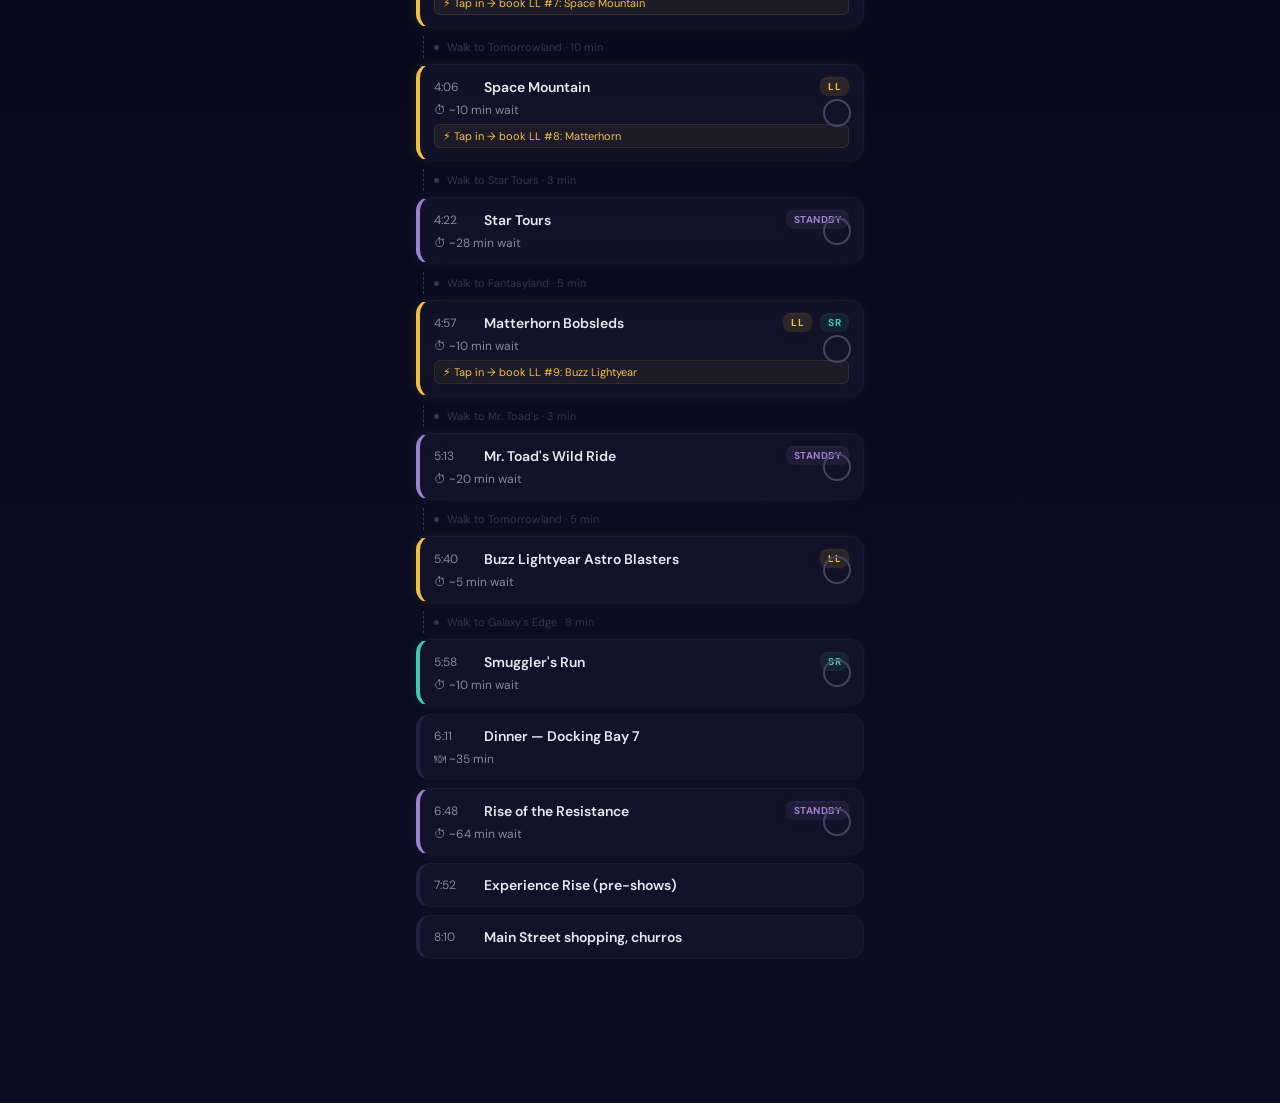
==== commit 44ee0e99: "Add LL return window data from Queue-Times HTML pages - Fetch earliest available LL return windows b" ====
--- a/index.html
+++ b/index.html
@@ -51,6 +51,9 @@
     <label style="display:flex;align-items:center;gap:8px;font-size:12px;color:var(--text-dim);margin-bottom:10px;cursor:pointer;">
       <input type="checkbox" id="exportLiveWaits" checked> Include live wait times
     </label>
+    <label style="display:flex;align-items:center;gap:8px;font-size:12px;color:var(--text-dim);margin-bottom:10px;cursor:pointer;">
+      <input type="checkbox" id="exportLLSlots" checked> Include LL return windows
+    </label>
     <div class="settings-btns">
       <button class="settings-btn btn-primary" onclick="exportPlan()">Copy to Clipboard</button>
     </div>
@@ -71,6 +74,17 @@
   <div class="settings-section">
     <h3>Live Wait Times</h3>
     <p id="liveWaitsStatus">Checking...</p>
+    <div class="settings-btns" style="margin-top:8px;">
+      <button class="settings-btn btn-primary" onclick="fetchLiveWaits()" style="font-size:12px;padding:8px 14px;">Refresh Now</button>
+    </div>
+  </div>
+
+  <div class="settings-section">
+    <h3>LL Return Windows</h3>
+    <p id="llSlotsStatus">Checking...</p>
+    <div class="settings-btns" style="margin-top:8px;">
+      <button class="settings-btn btn-primary" onclick="fetchLLSlots()" style="font-size:12px;padding:8px 14px;">Refresh Now</button>
+    </div>
   </div>
 
   <div class="settings-section">
--- a/styles.css
+++ b/styles.css
@@ -466,6 +466,35 @@
 .attribution { font-size:10px; color:var(--text-dim); text-align:center; padding:8px 0; margin-top:16px; opacity:0.6; }
 .attribution a { color:var(--text-dim); text-decoration:underline; }
 
+/* LL Return Windows */
+.card-ll-slot { margin-top:4px; font-size:11px; color:#40c870; display:flex; align-items:center; gap:3px; }
+.card-ll-slot-none { color:#e05050; opacity:0.7; }
+.ll-slot-dot {
+  display:inline-block; width:6px; height:6px; border-radius:50%; background:#40c870; margin-right:2px; vertical-align:middle;
+}
+.ll-slot-dot.stale { background: var(--gold); }
+.ll-slot-dot.sold-out { background: #e05050; }
+.chain-ll-slot {
+  font-size:11px; color:#40c870; margin-top:4px; padding:4px 10px;
+  background:rgba(64,200,112,0.08); border:1px solid rgba(64,200,112,0.15);
+  border-radius:8px; display:inline-block;
+}
+.chain-ll-sold-out {
+  font-size:11px; color:#e05050; margin-top:4px; padding:4px 10px;
+  background:rgba(224,80,80,0.08); border:1px solid rgba(224,80,80,0.15);
+  border-radius:8px; display:inline-block;
+}
+.chain-alert {
+  font-size:11px; margin-top:4px; padding:4px 10px;
+  border-radius:8px; display:inline-block;
+}
+.chain-alert-warning {
+  color:var(--gold); background:rgba(240,192,64,0.08); border:1px solid rgba(240,192,64,0.15);
+}
+.chain-alert-ahead {
+  color:#40c870; background:rgba(64,200,112,0.06); border:1px solid rgba(64,200,112,0.1);
+}
+
 /* Action Sheet */
 .action-overlay {
   position:fixed; inset:0; z-index:200; background:rgba(0,0,0,0.5);
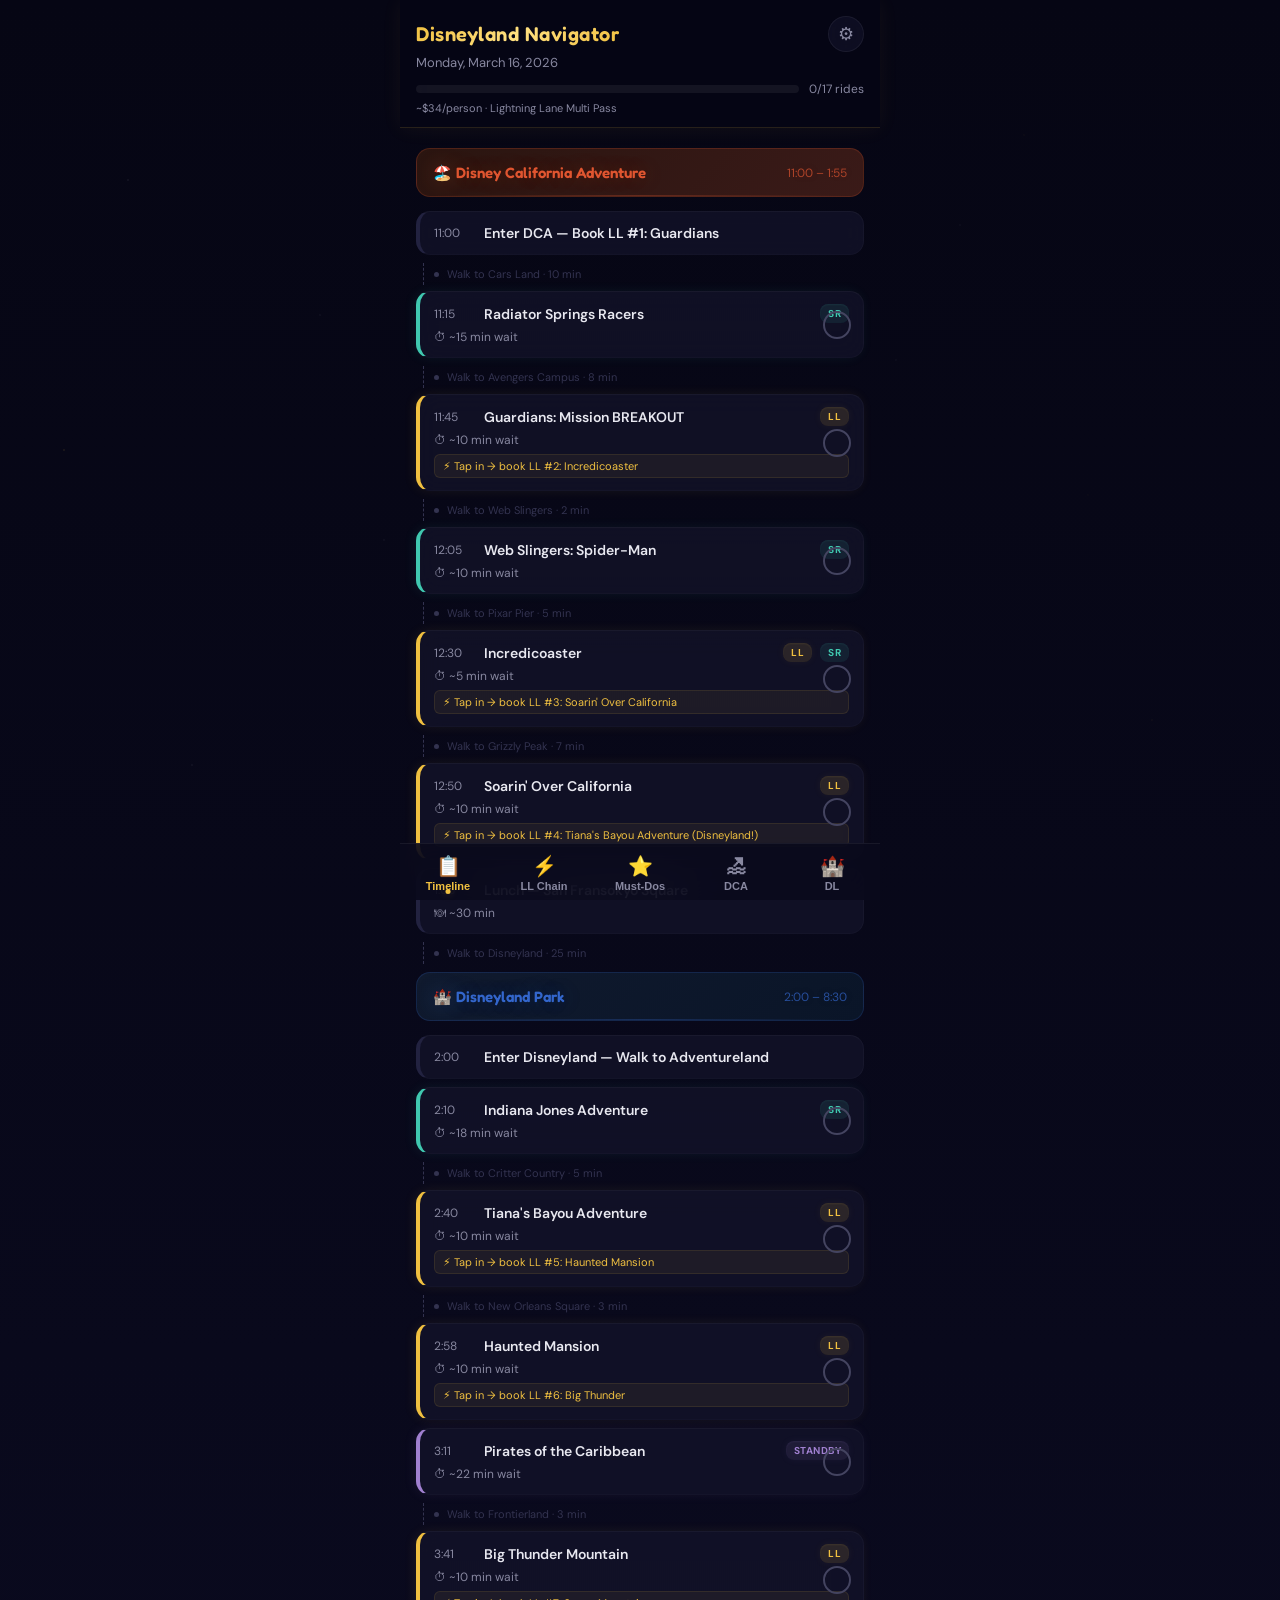
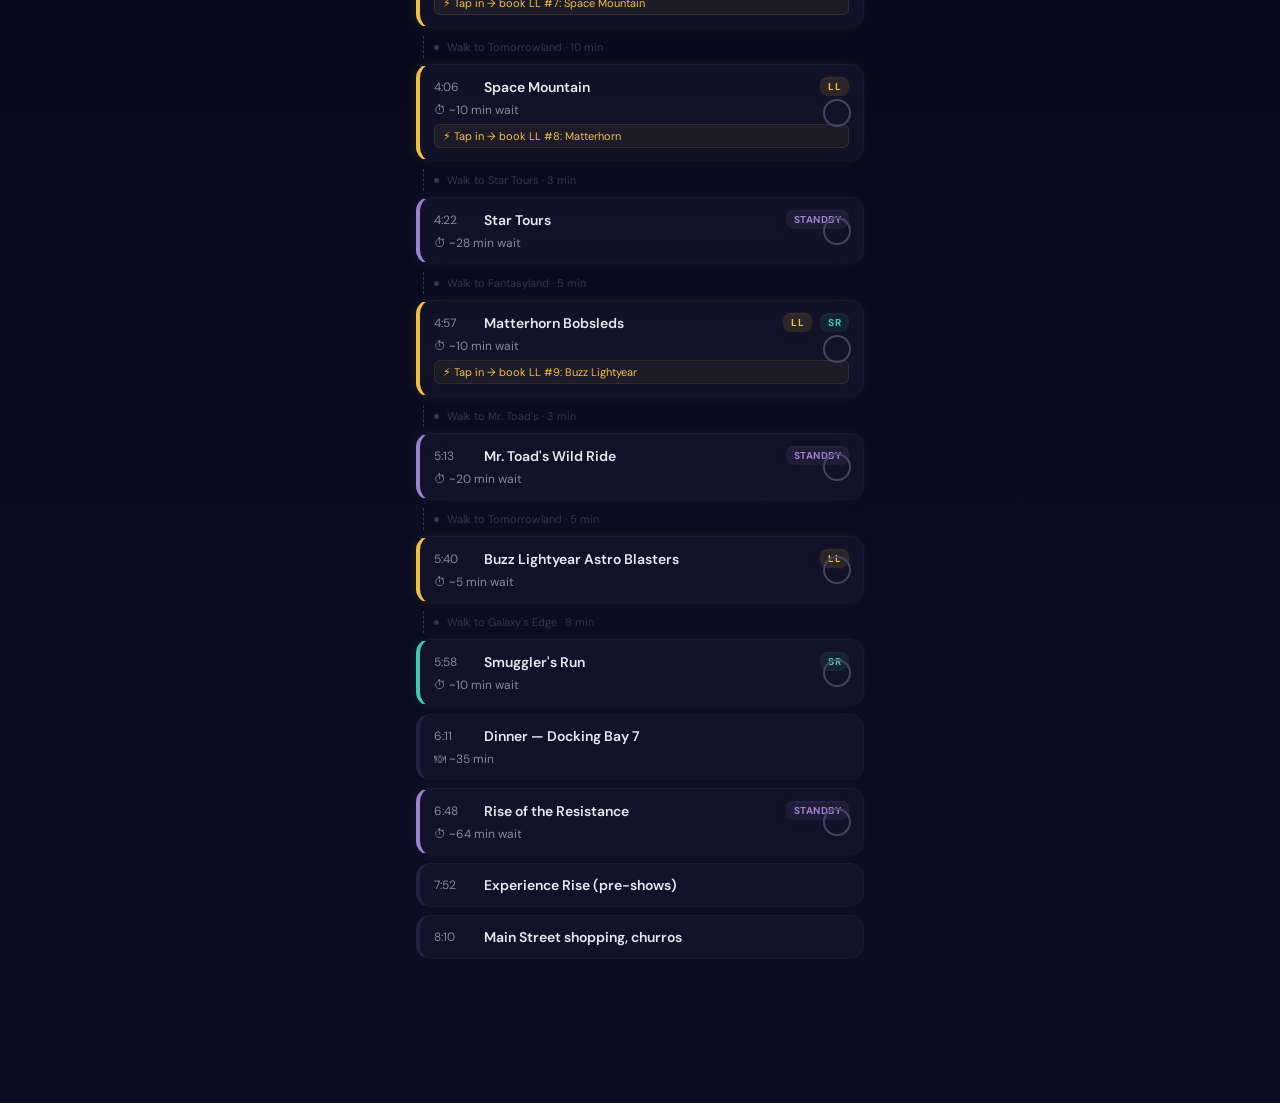
==== commit 3f2ba530: "Add rides browser with separate DCA/DL tabs, wishlist, and smart export Split the rides view into tw" ====
--- a/index.html
+++ b/index.html
@@ -30,13 +30,15 @@
 <div class="view active" id="view-timeline"></div>
 <div class="view" id="view-chain"></div>
 <div class="view" id="view-mustdos"></div>
-<div class="view" id="view-tips"></div>
+<div class="view" id="view-dca"></div>
+<div class="view" id="view-dl"></div>
 
 <nav class="tabs">
   <button class="tab active" data-view="timeline"><span class="tab-icon">&#x1F4CB;</span>Timeline</button>
   <button class="tab" data-view="chain"><span class="tab-icon">&#x26A1;</span>LL Chain</button>
   <button class="tab" data-view="mustdos"><span class="tab-icon">&#x2B50;</span>Must-Dos</button>
-  <button class="tab" data-view="tips"><span class="tab-icon">&#x1F4A1;</span>Tips</button>
+  <button class="tab" data-view="dca"><span class="tab-icon">&#x1F3D6;</span>DCA</button>
+  <button class="tab" data-view="dl"><span class="tab-icon">&#x1F3F0;</span>DL</button>
 </nav>
 
 <div class="settings-overlay" id="settingsOverlay">
--- a/styles.css
+++ b/styles.css
@@ -495,6 +495,71 @@
   color:#40c870; background:rgba(64,200,112,0.06); border:1px solid rgba(64,200,112,0.1);
 }
 
+/* Rides tab */
+.rides-sort-bar { display:flex; gap:6px; margin-bottom:14px; flex-wrap:wrap; }
+.rides-sort-btn {
+  font-size:11px; padding:5px 10px; border-radius:8px; border:1px solid var(--border);
+  background:transparent; color:var(--text-dim); cursor:pointer; transition:all .2s;
+}
+.rides-sort-btn.active { background:rgba(240,192,64,0.12); color:var(--gold); border-color:rgba(240,192,64,0.3); }
+.rides-park-toggle {
+  font-size:11px; padding:5px 10px; border-radius:8px; border:1px solid var(--border);
+  background:transparent; color:var(--text-dim); cursor:pointer; transition:all .2s;
+}
+.rides-park-toggle.active { color:#fff; border-color:rgba(255,255,255,0.2); background:rgba(255,255,255,0.08); }
+.rides-park-toggle.dca.active { color:var(--dca); border-color:rgba(224,85,48,0.3); background:rgba(224,85,48,0.12); }
+.rides-park-toggle.dl.active { color:var(--dl); border-color:rgba(51,102,204,0.3); background:rgba(51,102,204,0.12); }
+
+.rides-park-header {
+  padding:10px 14px; border-radius:10px; margin:12px 0 8px;
+  font-family:'Fredoka','DM Sans',sans-serif; font-weight:600; font-size:13px;
+}
+.rides-park-header.dca {
+  background: linear-gradient(135deg, #2a1510 0%, #3a1a18 100%);
+  color:var(--dca); border:1px solid rgba(224,85,48,0.2);
+}
+.rides-park-header.dl {
+  background: linear-gradient(135deg, #101a2e 0%, #0a1528 100%);
+  color:var(--dl); border:1px solid rgba(51,102,204,0.2);
+}
+.rides-land-header {
+  font-size:12px; font-weight:600; color:var(--text-dim); padding:8px 0 4px;
+  border-bottom:1px solid var(--border); margin-bottom:6px;
+}
+
+.ride-row {
+  display:flex; align-items:center; gap:8px; padding:10px 12px;
+  background:var(--bg-card); border-radius:10px; margin-bottom:4px;
+  border:1px solid var(--border); transition:opacity .2s;
+}
+.ride-row.in-plan { border-left:3px solid var(--accent); }
+.ride-row.ride-done { opacity: 0.4; }
+.ride-check {
+  width:22px; height:22px; border-radius:6px; border:2px solid #444460;
+  background:none; cursor:pointer; display:flex; align-items:center; justify-content:center;
+  transition:all .2s; color:transparent; font-size:11px; flex-shrink:0;
+}
+.ride-check.checked { border-color:var(--gold); background:rgba(240,192,64,0.15); color:var(--gold); }
+.ride-name { font-size:13px; font-weight:500; }
+.ride-mustdo { color:var(--gold); font-size:10px; margin-left:2px; }
+.ride-in-plan { font-size:9px; color:var(--accent); background:rgba(96,128,255,0.1); padding:2px 6px; border-radius:4px; }
+.ride-tag-show { font-size:9px; color:var(--text-dim); background:rgba(255,255,255,0.06); padding:1px 5px; border-radius:4px; font-weight:500; }
+.ride-score { font-size:8px; margin-left:4px; letter-spacing:-1px; opacity:0.7; }
+.ride-score-5 { color:var(--gold); opacity:1; }
+.ride-score-4 { color:#40c870; }
+.ride-score-3 { color:var(--text-dim); }
+.ride-score-2 { color:var(--text-dim); opacity:0.5; }
+.ride-score-1 { color:var(--text-dim); opacity:0.4; }
+.ride-wait { font-size:11px; color:var(--gold); font-weight:600; white-space:nowrap; }
+.ride-closed { font-size:11px; color:#e05050; font-weight:600; }
+.ride-sr { font-size:10px; color:var(--text-dim); opacity:0.7; }
+.ride-ll { font-size:10px; color:#40c870; white-space:nowrap; }
+.ride-ll-none { color:#e05050; opacity:0.7; }
+
+.rides-wishlist-count {
+  font-size:11px; color:var(--text-dim); text-align:center; padding:8px 0; margin-top:8px;
+}
+
 /* Action Sheet */
 .action-overlay {
   position:fixed; inset:0; z-index:200; background:rgba(0,0,0,0.5);
